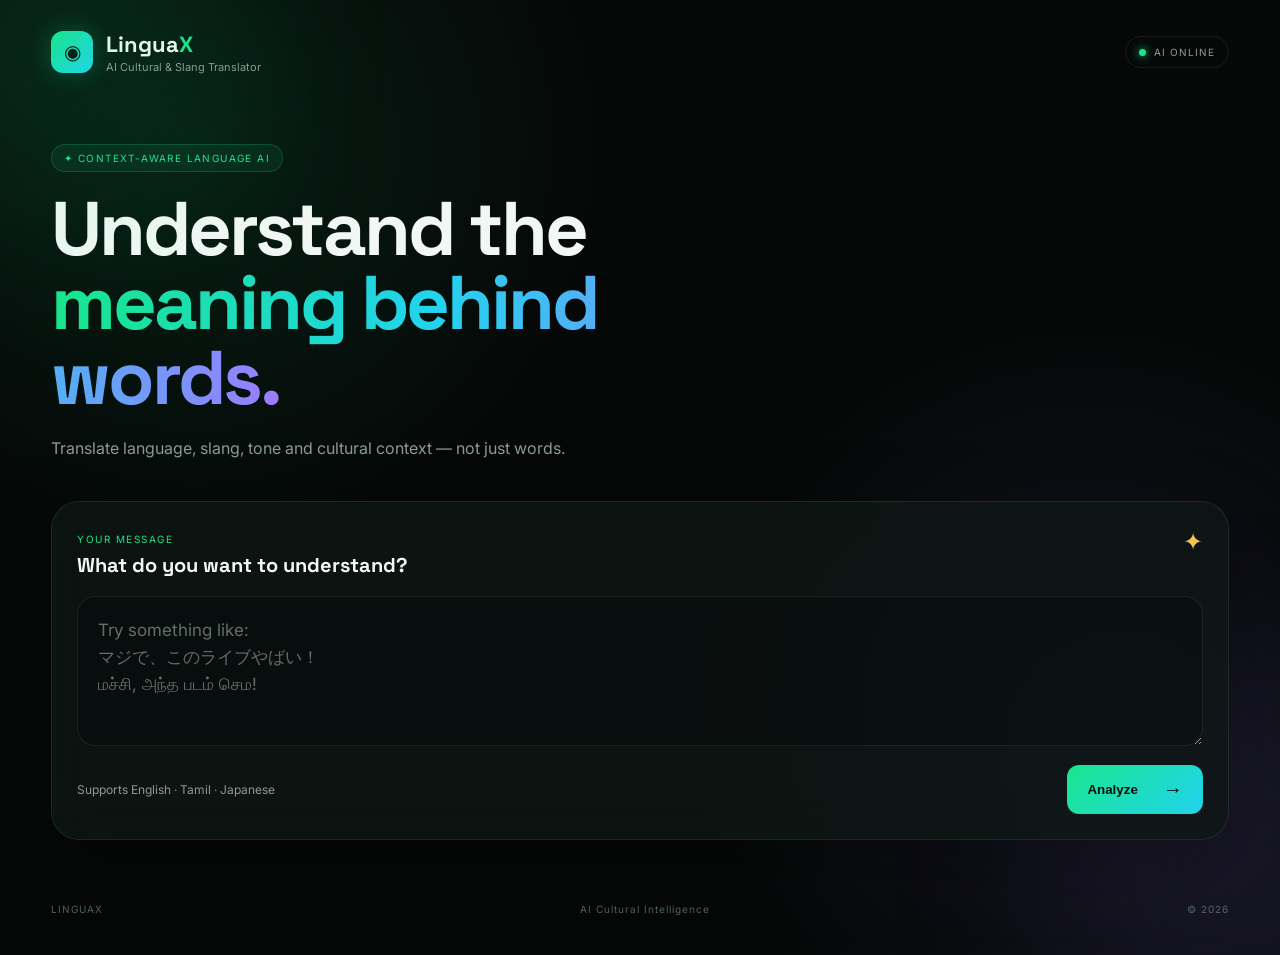
==== index.html @ 405e19f4 "Rename AI cultural translator_frontend.html to index.html" ====
<!DOCTYPE html>
<html lang="en">

<head>
    <meta charset="UTF-8">
    <meta name="viewport" content="width=device-width, initial-scale=1.0">

    <title>LinguaX — AI Cultural & Slang Translator</title>

    <link rel="stylesheet" href="style.css">
</head>

<body>

    <div class="background-glow glow-one"></div>
    <div class="background-glow glow-two"></div>

    <main class="app">

        <!-- HEADER -->
        <header class="topbar">

            <div class="brand">
                <div class="brand-icon">◉</div>

                <div>
                    <h1>Lingua<span>X</span></h1>
                    <p>AI Cultural & Slang Translator</p>
                </div>
            </div>

            <div class="status">
                <span class="status-dot"></span>
                AI ONLINE
            </div>

        </header>


        <!-- HERO -->
        <section class="hero">

            <div class="hero-badge">
                ✦ CONTEXT-AWARE LANGUAGE AI
            </div>

            <h2>
                Understand the
                <span>meaning behind words.</span>
            </h2>

            <p>
                Translate language, slang, tone and cultural context —
                not just words.
            </p>

        </section>


        <!-- CONVERSATIONAL INPUT -->
        <section class="conversation-panel">

            <div class="panel-header">

                <div>
                    <span class="eyebrow">YOUR MESSAGE</span>
                    <h3>What do you want to understand?</h3>
                </div>

                <span class="ai-symbol">✦</span>

            </div>

            <textarea
                id="inputText"
                placeholder="Try something like:
マジで、このライブやばい！
மச்சி, அந்த படம் செம!"
            ></textarea>

            <div class="input-footer">

                <span class="hint">
                    Supports English · Tamil · Japanese
                </span>

                <button onclick="analyze()" id="analyzeButton">
                    <span>Analyze</span>
                    <span class="arrow">→</span>
                </button>

            </div>

        </section>


        <!-- LOADER -->
        <div id="loader">

            <div class="loader-ring"></div>

            <div>
                <strong>Understanding context...</strong>
                <small>Analyzing language, slang & culture</small>
            </div>

        </div>


        <!-- RESULTS -->
        <section id="result" class="results"></section>


        <!-- FOOTER -->
        <footer>

            <span>LINGUAX</span>

            <span>AI Cultural Intelligence</span>

            <span>© 2026</span>

        </footer>

    </main>


    <script src="script.js"></script>

</body>

</html>
---- style.css ----
@import url('https://fonts.googleapis.com/css2?family=Inter:wght@400;500;600;700;800&family=Space+Grotesk:wght@500;600;700&display=swap');


:root {

    --bg: #050807;
    --surface: rgba(15, 24, 21, 0.78);
    --surface-light: rgba(25, 38, 33, 0.82);

    --green: #19e68c;
    --green-dark: #0c9f61;

    --cyan: #22d3ee;
    --violet: #9b7cff;
    --gold: #f5c451;

    --text: #f1f7f4;
    --muted: #8b9b94;

    --border: rgba(255,255,255,0.08);

}


* {
    margin: 0;
    padding: 0;
    box-sizing: border-box;
}


body {

    min-height: 100vh;

    background:
        radial-gradient(circle at 15% 15%, rgba(25,230,140,0.10), transparent 30%),
        radial-gradient(circle at 85% 75%, rgba(155,124,255,0.10), transparent 30%),
        var(--bg);

    color: var(--text);

    font-family: "Inter", sans-serif;

    overflow-x: hidden;

}


/* --------------------------------
   BACKGROUND
-------------------------------- */

.background-glow {

    position: fixed;

    width: 350px;
    height: 350px;

    border-radius: 50%;

    filter: blur(120px);

    opacity: 0.12;

    pointer-events: none;

}


.glow-one {

    background: var(--green);

    top: -150px;
    left: -150px;

}


.glow-two {

    background: var(--violet);

    right: -150px;
    bottom: -150px;

}


/* --------------------------------
   APP
-------------------------------- */

.app {

    width: min(1180px, 92%);

    margin: auto;

    padding: 30px 0 40px;

}


/* --------------------------------
   TOPBAR
-------------------------------- */

.topbar {

    display: flex;

    justify-content: space-between;

    align-items: center;

    margin-bottom: 70px;

}


.brand {

    display: flex;

    align-items: center;

    gap: 13px;

}


.brand-icon {

    width: 42px;
    height: 42px;

    display: grid;
    place-items: center;

    border-radius: 12px;

    background:
        linear-gradient(135deg,
        var(--green),
        var(--cyan));

    color: #04120c;

    font-size: 20px;

    box-shadow:
        0 0 25px rgba(25,230,140,.25);

}


.brand h1 {

    font-family: "Space Grotesk";

    font-size: 22px;

}


.brand h1 span {

    color: var(--green);

}


.brand p {

    color: var(--muted);

    font-size: 11px;

    margin-top: 2px;

}


.status {

    display: flex;

    align-items: center;

    gap: 8px;

    padding: 9px 13px;

    border: 1px solid var(--border);

    border-radius: 50px;

    color: var(--muted);

    font-size: 10px;

    letter-spacing: 1px;

}


.status-dot {

    width: 7px;
    height: 7px;

    border-radius: 50%;

    background: var(--green);

    box-shadow: 0 0 10px var(--green);

}


/* --------------------------------
   HERO
-------------------------------- */

.hero {

    max-width: 780px;

    margin-bottom: 38px;

}


.hero-badge {

    display: inline-block;

    padding: 7px 12px;

    border-radius: 50px;

    background: rgba(25,230,140,.08);

    border: 1px solid rgba(25,230,140,.18);

    color: var(--green);

    font-size: 10px;

    letter-spacing: 1.4px;

    margin-bottom: 20px;

}


.hero h2 {

    font-family: "Space Grotesk";

    font-size: clamp(42px, 6vw, 76px);

    line-height: 0.98;

    letter-spacing: -3px;

}


.hero h2 span {

    background:
        linear-gradient(
            90deg,
            var(--green),
            var(--cyan),
            var(--violet)
        );

    -webkit-background-clip: text;

    color: transparent;

}


.hero p {

    color: var(--muted);

    font-size: 16px;

    line-height: 1.7;

    max-width: 600px;

    margin-top: 20px;

}


/* --------------------------------
   INPUT PANEL
-------------------------------- */

.conversation-panel {

    background: var(--surface);

    border: 1px solid var(--border);

    border-radius: 28px;

    padding: 25px;

    backdrop-filter: blur(25px);

    box-shadow:
        0 25px 80px rgba(0,0,0,.25);

}


.panel-header {

    display: flex;

    justify-content: space-between;

    align-items: flex-start;

    margin-bottom: 18px;

}


.eyebrow {

    color: var(--green);

    font-size: 10px;

    letter-spacing: 1.5px;

}


.panel-header h3 {

    font-family: "Space Grotesk";

    font-size: 20px;

    margin-top: 5px;

}


.ai-symbol {

    color: var(--gold);

    font-size: 24px;

}


textarea {

    width: 100%;

    min-height: 150px;

    resize: vertical;

    border: 1px solid var(--border);

    border-radius: 18px;

    background: rgba(0,0,0,.25);

    color: var(--text);

    padding: 20px;

    font-family: inherit;

    font-size: 17px;

    line-height: 1.6;

    outline: none;

    transition: .3s;

}


textarea:focus {

    border-color: rgba(25,230,140,.45);

    box-shadow:
        0 0 0 4px rgba(25,230,140,.05);

}


textarea::placeholder {

    color: #5f7169;

}


.input-footer {

    display: flex;

    align-items: center;

    justify-content: space-between;

    margin-top: 15px;

}


.hint {

    color: var(--muted);

    font-size: 12px;

}


button {

    border: none;

    cursor: pointer;

    color: #03100a;

    background:
        linear-gradient(
            135deg,
            var(--green),
            var(--cyan)
        );

    padding: 13px 20px;

    border-radius: 12px;

    font-weight: 700;

    display: flex;

    align-items: center;

    gap: 25px;

    transition: .3s;

}


button:hover {

    transform: translateY(-2px);

    box-shadow:
        0 10px 30px rgba(25,230,140,.2);

}


.arrow {

    font-size: 20px;

}


/* --------------------------------
   LOADER
-------------------------------- */

#loader {

    display: none;

    align-items: center;

    gap: 15px;

    margin: 25px 0;

    padding: 18px;

    background: var(--surface);

    border: 1px solid var(--border);

    border-radius: 18px;

}


#loader small {

    display: block;

    color: var(--muted);

    margin-top: 4px;

}


.loader-ring {

    width: 32px;
    height: 32px;

    border: 3px solid rgba(255,255,255,.1);

    border-top-color: var(--green);

    border-right-color: var(--cyan);

    border-radius: 50%;

    animation: spin 1s linear infinite;

}


@keyframes spin {

    to {
        transform: rotate(360deg);
    }

}


/* --------------------------------
   BENTO RESULTS
-------------------------------- */

.results {

    display: grid;

    grid-template-columns: repeat(12, 1fr);

    gap: 14px;

    margin-top: 18px;

}


.result-card {

    background: var(--surface-light);

    border: 1px solid var(--border);

    border-radius: 22px;

    padding: 22px;

    backdrop-filter: blur(20px);

    animation: appear .45s ease both;

}


@keyframes appear {

    from {
        opacity: 0;
        transform: translateY(12px);
    }

    to {
        opacity: 1;
        transform: translateY(0);
    }

}


/* language */

.language-card {

    grid-column: span 4;

}


/* tone */

.tone-card {

    grid-column: span 4;

}


/* cultural */

.culture-card {

    grid-column: span 4;

    border-color: rgba(245,196,81,.18);

}


/* slang */

.slang-card {

    grid-column: span 6;

}


/* translation */

.translation-card {

    grid-column: span 6;

}


.card-label {

    display: flex;

    align-items: center;

    gap: 9px;

    color: var(--muted);

    font-size: 11px;

    letter-spacing: 1px;

    text-transform: uppercase;

    margin-bottom: 15px;

}


.card-value {

    font-family: "Space Grotesk";

    font-size: 25px;

}


.card-icon {

    color: var(--green);

}


/* --------------------------------
   SLANG ITEMS
-------------------------------- */

.slang-item {

    padding: 15px 0;

    border-top: 1px solid var(--border);

}


.slang-word {

    color: var(--cyan);

    font-weight: 700;

    font-size: 17px;

}


.slang-meaning {

    color: var(--text);

    font-size: 14px;

    line-height: 1.6;

    margin-top: 5px;

}


.meta {

    color: var(--muted);

    font-size: 11px;

    margin-top: 8px;

}


/* --------------------------------
   CULTURAL CONTEXT
-------------------------------- */

.culture-card {

    background:
        linear-gradient(
            145deg,
            rgba(245,196,81,.08),
            rgba(25,230,140,.04)
        );

}


.culture-title {

    color: var(--gold);

    font-family: "Space Grotesk";

    font-size: 22px;

    margin-bottom: 10px;

}


.culture-meaning {

    color: #d4ded9;

    line-height: 1.7;

    font-size: 14px;

}


/* --------------------------------
   FOOTER
-------------------------------- */

footer {

    display: flex;

    justify-content: space-between;

    color: #53635c;

    font-size: 10px;

    letter-spacing: 1px;

    margin-top: 45px;

}


/* --------------------------------
   MOBILE
-------------------------------- */

@media(max-width:750px) {

    .app {

        width: 94%;

    }


    .topbar {

        margin-bottom: 45px;

    }


    .status {

        display: none;

    }


    .hero h2 {

        font-size: 43px;

        letter-spacing: -2px;

    }


    .conversation-panel {

        padding: 18px;

        border-radius: 20px;

    }


    .input-footer {

        align-items: flex-end;

        gap: 15px;

    }


    .hint {

        max-width: 180px;

    }


    .results {

        display: flex;

        flex-direction: column;

    }


    .result-card {

        width: 100%;

    }


    footer {

        gap: 10px;

        flex-wrap: wrap;

    }

}
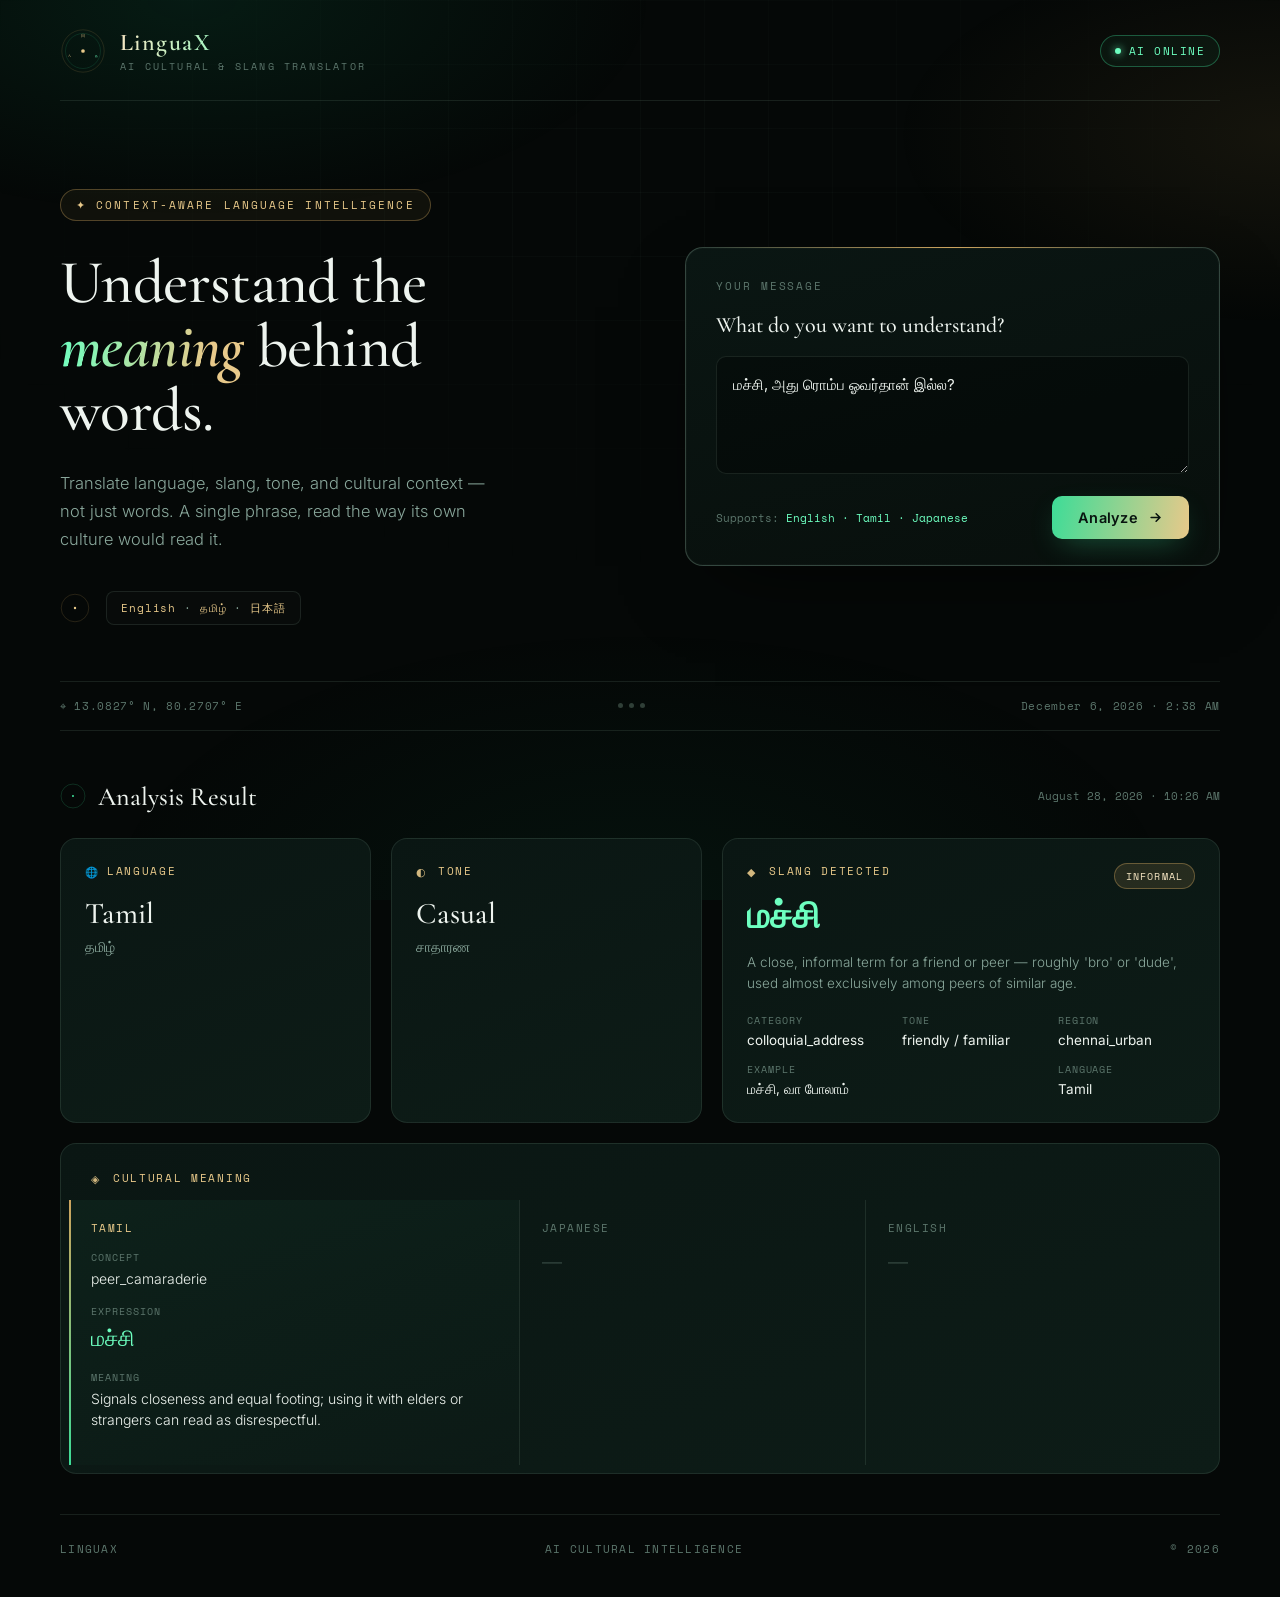
==== commit 1a9333df: "Update index.html" ====
--- a/index.html
+++ b/index.html
@@ -1,132 +1,529 @@
 <!DOCTYPE html>
-<html lang="en">
-
-<head>
-    <meta charset="UTF-8">
-    <meta name="viewport" content="width=device-width, initial-scale=1.0">
-
-    <title>LinguaX — AI Cultural & Slang Translator</title>
-
-    <link rel="stylesheet" href="style.css">
+<html lang="en"><head>
+<meta charset="UTF-8">
+<meta name="viewport" content="width=device-width, initial-scale=1.0">
+<title>LinguaX — Understand the Meaning Behind Words</title>
+<link rel="preconnect" href="https://fonts.googleapis.com">
+<link href="https://fonts.googleapis.com/css2?family=Cormorant+Garamond:ital,wght@0,300;0,500;0,600;1,500&amp;family=Inter:wght@300;400;500;600&amp;family=Space+Mono:wght@400;700&amp;display=swap" rel="stylesheet">
+<style>
+  :root{
+    --void:#050807;
+    --void-2:#080f0c;
+    --panel:#0a1613;
+    --panel-2:#0d1c17;
+    --line: rgba(160,200,180,0.12);
+    --line-bright: rgba(160,200,180,0.28);
+    --emerald-900:#052e22;
+    --emerald-600:#0f8f5f;
+    --emerald-400:#3ddc97;
+    --emerald-glow:#6dffc0;
+    --gold-500:#a8823f;
+    --gold-400:#cda45e;
+    --gold-300:#e8c98a;
+    --gold-100:#f6e6c3;
+    --ink:#eef4ef;
+    --muted:#8aa89c;
+    --muted-dim:#5c766c;
+    --serif: 'Cormorant Garamond', serif;
+    --sans: 'Inter', sans-serif;
+    --mono: 'Space Mono', monospace;
+  }
+  *{box-sizing:border-box; margin:0; padding:0;}
+  html{scroll-behavior:smooth;}
+  body{
+    background: var(--void);
+    color: var(--ink);
+    font-family: var(--sans);
+    overflow-x:hidden;
+    min-height:100vh;
+    position:relative;
+  }
+
+  /* ambient texture */
+  body::before{
+    content:'';
+    position:fixed; inset:0;
+    background:
+      radial-gradient(ellipse 60% 40% at 15% 0%, rgba(15,143,95,0.14), transparent 60%),
+      radial-gradient(ellipse 50% 35% at 100% 15%, rgba(168,130,63,0.10), transparent 60%),
+      radial-gradient(ellipse 70% 50% at 50% 100%, rgba(15,143,95,0.08), transparent 60%);
+    pointer-events:none;
+    z-index:0;
+  }
+  body::after{
+    content:'';
+    position:fixed; inset:0;
+    background-image:
+      linear-gradient(rgba(160,200,180,0.035) 1px, transparent 1px),
+      linear-gradient(90deg, rgba(160,200,180,0.035) 1px, transparent 1px);
+    background-size: 64px 64px;
+    mask-image: radial-gradient(ellipse 80% 60% at 50% 20%, black, transparent 75%);
+    pointer-events:none;
+    z-index:0;
+  }
+
+  .wrap{ max-width:1240px; margin:0 auto; padding:0 40px; position:relative; z-index:1;}
+
+  /* -------- header -------- */
+  header{
+    padding:28px 0 26px;
+    border-bottom:1px solid var(--line);
+  }
+  .header-row{ display:flex; align-items:center; justify-content:space-between; }
+  .brand{ display:flex; align-items:center; gap:14px; }
+  .brand-word{ display:flex; flex-direction:column; }
+  .brand-word .name{
+    font-family:var(--serif); font-weight:600; font-size:24px; letter-spacing:0.06em;
+    background:linear-gradient(100deg, var(--gold-100), var(--emerald-glow) 65%, var(--gold-300));
+    -webkit-background-clip:text; background-clip:text; color:transparent;
+  }
+  .brand-word .tag{ font-family:var(--mono); font-size:10px; letter-spacing:0.22em; color:var(--muted-dim); text-transform:uppercase; margin-top:2px;}
+  .status-pill{
+    display:flex; align-items:center; gap:8px;
+    font-family:var(--mono); font-size:10.5px; letter-spacing:0.14em; color:var(--emerald-glow);
+    border:1px solid rgba(61,220,151,0.35); background:rgba(15,143,95,0.08);
+    padding:7px 14px; border-radius:100px; text-transform:uppercase;
+  }
+  .status-pill .dot{ width:6px; height:6px; border-radius:50%; background:var(--emerald-glow); box-shadow:0 0 8px var(--emerald-glow); animation:pulse 2s ease-in-out infinite;}
+  @keyframes pulse{ 0%,100%{opacity:1;} 50%{opacity:0.35;} }
+
+  /* -------- seal (signature element) -------- */
+  .seal{ position:relative; width:46px; height:46px; flex-shrink:0; }
+  .seal svg{ width:100%; height:100%; animation: rotate-slow 50s linear infinite; }
+  .seal.spin svg{ animation: rotate-fast 1.1s linear infinite; }
+  @keyframes rotate-slow{ to{ transform:rotate(360deg); } }
+  @keyframes rotate-fast{ to{ transform:rotate(360deg); } }
+
+  /* -------- hero -------- */
+  .hero{
+    display:grid; grid-template-columns:1.05fr 1fr; gap:64px;
+    padding:88px 0 56px; align-items:center;
+  }
+  .eyebrow{
+    display:inline-flex; align-items:center; gap:9px;
+    font-family:var(--mono); font-size:10.5px; letter-spacing:0.2em; text-transform:uppercase;
+    color:var(--gold-300); border:1px solid rgba(205,164,94,0.35); background:rgba(205,164,94,0.06);
+    padding:7px 15px; border-radius:100px; margin-bottom:30px;
+  }
+  .eyebrow::before{ content:'✦'; color:var(--gold-300); font-size:11px; }
+  h1{
+    font-family:var(--serif); font-weight:500; font-size:clamp(42px,4.8vw,66px);
+    line-height:1.04; letter-spacing:-0.01em; color:var(--ink);
+  }
+  h1 .accent{
+    font-style:italic; font-weight:600;
+    background:linear-gradient(95deg, var(--emerald-glow), var(--gold-300) 80%);
+    -webkit-background-clip:text; background-clip:text; color:transparent;
+  }
+  .lede{
+    font-size:16.5px; line-height:1.7; color:var(--muted); max-width:440px; margin-top:26px; font-weight:300;
+  }
+  .lang-row{ display:flex; align-items:center; gap:16px; margin-top:38px; }
+  .lang-chip{
+    font-family:var(--mono); font-size:11px; letter-spacing:0.08em; color:var(--muted);
+    border:1px solid var(--line); padding:8px 14px; border-radius:8px; background:rgba(255,255,255,0.015);
+  }
+  .lang-chip b{ color:var(--gold-300); font-weight:400; }
+
+  /* -------- console panel -------- */
+  .console{
+    background:linear-gradient(165deg, var(--panel), var(--void-2));
+    border:1px solid var(--line-bright);
+    border-radius:18px;
+    padding:30px 30px 26px;
+    box-shadow: 0 30px 80px -30px rgba(0,0,0,0.7), 0 0 0 1px rgba(255,255,255,0.02) inset;
+    position:relative;
+  }
+  .console::before{
+    content:''; position:absolute; top:-1px; left:24px; right:24px; height:1px;
+    background:linear-gradient(90deg, transparent, var(--gold-400), transparent);
+  }
+  .console-head{ display:flex; align-items:center; justify-content:space-between; margin-bottom:18px;}
+  .console-label{ font-family:var(--mono); font-size:10.5px; letter-spacing:0.18em; color:var(--muted-dim); text-transform:uppercase;}
+  .console h2{ font-family:var(--serif); font-size:22px; font-weight:500; margin:8px 0 18px; color:var(--ink);}
+  textarea{
+    width:100%; min-height:118px; resize:vertical;
+    background:rgba(0,0,0,0.35); border:1px solid var(--line); border-radius:10px;
+    color:var(--ink); font-family:var(--sans); font-size:15px; line-height:1.6;
+    padding:16px; outline:none; transition:border-color .2s, box-shadow .2s;
+  }
+  textarea:focus{ border-color:rgba(61,220,151,0.5); box-shadow:0 0 0 3px rgba(61,220,151,0.08); }
+  .console-foot{ display:flex; align-items:center; justify-content:space-between; margin-top:18px; }
+  .supports{ font-family:var(--mono); font-size:11px; color:var(--muted-dim); }
+  .supports b{ color:var(--emerald-glow); font-weight:400; }
+  .btn-analyze{
+    display:inline-flex; align-items:center; gap:10px;
+    font-family:var(--sans); font-weight:600; font-size:14.5px; letter-spacing:0.02em; color:#08130f;
+    background:linear-gradient(100deg, var(--emerald-400), var(--gold-300));
+    border:none; padding:13px 26px; border-radius:10px; cursor:pointer;
+    box-shadow:0 10px 30px -10px rgba(61,220,151,0.4);
+    transition:transform .15s, box-shadow .15s;
+  }
+  .btn-analyze:hover{ transform:translateY(-1px); box-shadow:0 14px 34px -10px rgba(205,164,94,0.5); }
+  .btn-analyze:active{ transform:translateY(0); }
+  .btn-analyze svg{ width:15px; height:15px; }
+
+  /* -------- meta strip -------- */
+  .meta-strip{
+    display:flex; align-items:center; justify-content:space-between;
+    padding:16px 0; border-top:1px solid var(--line); border-bottom:1px solid var(--line);
+    font-family:var(--mono); font-size:11px; color:var(--muted-dim); letter-spacing:0.06em;
+  }
+  .meta-strip .dots{ display:flex; gap:6px; }
+  .meta-strip .dots span{ width:5px; height:5px; border-radius:50%; background:var(--line-bright); }
+
+  /* -------- results -------- */
+  .results{ padding:50px 0 40px; }
+  .results-head{ display:flex; align-items:center; justify-content:space-between; margin-bottom:26px; }
+  .results-title{ display:flex; align-items:center; gap:12px; }
+  .results-title h3{ font-family:var(--serif); font-size:26px; font-weight:500; }
+  .timestamp{ font-family:var(--mono); font-size:11px; color:var(--muted-dim); }
+
+  .grid-top{ display:grid; grid-template-columns:1fr 1fr 1.6fr; gap:20px; margin-bottom:20px; }
+  .card{
+    background:linear-gradient(160deg, var(--panel), var(--panel-2));
+    border:1px solid var(--line); border-radius:16px; padding:24px;
+    position:relative; overflow:hidden; opacity:0; transform:translateY(16px);
+    transition:opacity .6s ease, transform .6s ease, border-color .25s;
+  }
+  .card.show{ opacity:1; transform:translateY(0); }
+  .card:hover{ border-color: rgba(61,220,151,0.3); }
+  .card-label{
+    display:flex; align-items:center; gap:8px; font-family:var(--mono); font-size:10.5px;
+    letter-spacing:0.16em; text-transform:uppercase; color:var(--gold-300); margin-bottom:16px;
+  }
+  .card-label .ico{ width:14px; height:14px; opacity:0.9; }
+  .card-value{ font-family:var(--serif); font-size:30px; font-weight:500; color:var(--ink); }
+  .card-value.sub{ font-size:14px; color:var(--muted); font-family:var(--sans); margin-top:6px; }
+
+  .slang-card{ grid-column:span 1; }
+  .slang-top{ display:flex; align-items:flex-start; justify-content:space-between; }
+  .slang-word{ font-family:var(--serif); font-size:36px; font-weight:600; color:var(--emerald-glow); }
+  .pill-informal{
+    font-family:var(--mono); font-size:9.5px; letter-spacing:0.12em; color:var(--gold-100);
+    background:rgba(205,164,94,0.14); border:1px solid rgba(205,164,94,0.4);
+    padding:5px 11px; border-radius:100px; text-transform:uppercase; height:fit-content;
+  }
+  .slang-desc{ color:var(--muted); font-size:13.5px; line-height:1.6; margin:14px 0 18px; font-weight:300;}
+  .slang-facts{ display:grid; grid-template-columns:1fr 1fr 1fr; gap:14px 18px; }
+  .fact-label{ font-family:var(--mono); font-size:9.5px; letter-spacing:0.1em; color:var(--muted-dim); text-transform:uppercase; margin-bottom:5px;}
+  .fact-value{ font-size:13.5px; color:var(--ink); font-weight:400; }
+  .fact-span2{ grid-column:span 2; }
+
+  /* cultural meaning */
+  .cultural-panel{
+    background:linear-gradient(160deg, var(--panel), var(--panel-2));
+    border:1px solid var(--line); border-radius:16px; padding:8px;
+    opacity:0; transform:translateY(16px); transition:opacity .6s ease .1s, transform .6s ease .1s;
+  }
+  .cultural-panel.show{ opacity:1; transform:translateY(0); }
+  .cultural-head{ display:flex; align-items:center; gap:10px; padding:18px 22px 14px; }
+  .cultural-head h4{ font-family:var(--serif); font-size:19px; font-weight:500; }
+  .cultural-cols{ display:grid; grid-template-columns:1.3fr 1fr 1fr; }
+  .cult-col{ padding:20px 22px; border-left:1px solid var(--line); position:relative; }
+  .cult-col:first-child{ border-left:none; }
+  .cult-col.active{ background:linear-gradient(160deg, rgba(61,220,151,0.05), transparent); }
+  .cult-col.active::before{
+    content:''; position:absolute; left:0; top:0; bottom:0; width:2px;
+    background:linear-gradient(180deg, var(--gold-400), var(--emerald-400));
+  }
+  .cult-lang{ display:flex; align-items:center; gap:8px; font-family:var(--mono); font-size:10.5px; letter-spacing:0.14em; color:var(--muted-dim); text-transform:uppercase; margin-bottom:14px; }
+  .cult-lang.active-label{ color:var(--gold-300); }
+  .cult-field{ margin-bottom:14px; }
+  .cult-field .k{ font-family:var(--mono); font-size:9.5px; letter-spacing:0.1em; color:var(--muted-dim); text-transform:uppercase; margin-bottom:4px; }
+  .cult-field .v{ font-size:14px; line-height:1.55; color:var(--ink); font-weight:300; }
+  .cult-field .v.big{ font-family:var(--serif); font-size:22px; color:var(--emerald-glow); font-weight:500; }
+  .cult-empty{ color:var(--muted-dim); font-size:20px; opacity:0.4; }
+  .cultural-image{
+    height:130px; margin:0 22px 20px; border-radius:10px; overflow:hidden; position:relative;
+    background: linear-gradient(180deg, rgba(15,143,95,0.15), rgba(0,0,0,0.4));
+    grid-column: 1 / -1;
+  }
+  .cultural-image svg{ position:absolute; bottom:0; left:0; width:100%; height:100%; opacity:0.5; }
+
+  footer{
+    border-top:1px solid var(--line); padding:26px 0 40px;
+    display:flex; align-items:center; justify-content:space-between;
+    font-family:var(--mono); font-size:10.5px; letter-spacing:0.12em; color:var(--muted-dim); text-transform:uppercase;
+  }
+
+  @media (max-width:920px){
+    .wrap{ padding:0 22px; }
+    .hero{ grid-template-columns:1fr; padding:56px 0 40px; gap:40px;}
+    .grid-top{ grid-template-columns:1fr; }
+    .cultural-cols{ grid-template-columns:1fr; }
+    .cult-col{ border-left:none; border-top:1px solid var(--line); }
+    .cult-col:first-child{ border-top:none; }
+    .meta-strip{ flex-wrap:wrap; gap:10px; }
+  }
+
+  @media (prefers-reduced-motion: reduce){
+    .seal svg, .status-pill .dot{ animation:none !important; }
+    .card, .cultural-panel{ transition:none; }
+  }
+
+  ::selection{ background:rgba(61,220,151,0.3); }
+  ::placeholder{ color:var(--muted-dim); }
+</style>
 </head>
-
 <body>
 
-    <div class="background-glow glow-one"></div>
-    <div class="background-glow glow-two"></div>
-
-    <main class="app">
-
-        <!-- HEADER -->
-        <header class="topbar">
-
-            <div class="brand">
-                <div class="brand-icon">◉</div>
-
-                <div>
-                    <h1>Lingua<span>X</span></h1>
-                    <p>AI Cultural & Slang Translator</p>
-                </div>
-            </div>
-
-            <div class="status">
-                <span class="status-dot"></span>
-                AI ONLINE
-            </div>
-
-        </header>
-
-
-        <!-- HERO -->
-        <section class="hero">
-
-            <div class="hero-badge">
-                ✦ CONTEXT-AWARE LANGUAGE AI
-            </div>
-
-            <h2>
-                Understand the
-                <span>meaning behind words.</span>
-            </h2>
-
-            <p>
-                Translate language, slang, tone and cultural context —
-                not just words.
-            </p>
-
-        </section>
-
-
-        <!-- CONVERSATIONAL INPUT -->
-        <section class="conversation-panel">
-
-            <div class="panel-header">
-
-                <div>
-                    <span class="eyebrow">YOUR MESSAGE</span>
-                    <h3>What do you want to understand?</h3>
-                </div>
-
-                <span class="ai-symbol">✦</span>
-
-            </div>
-
-            <textarea
-                id="inputText"
-                placeholder="Try something like:
-マジで、このライブやばい！
-மச்சி, அந்த படம் செம!"
-            ></textarea>
-
-            <div class="input-footer">
-
-                <span class="hint">
-                    Supports English · Tamil · Japanese
-                </span>
-
-                <button onclick="analyze()" id="analyzeButton">
-                    <span>Analyze</span>
-                    <span class="arrow">→</span>
-                </button>
-
-            </div>
-
-        </section>
-
-
-        <!-- LOADER -->
-        <div id="loader">
-
-            <div class="loader-ring"></div>
-
-            <div>
-                <strong>Understanding context...</strong>
-                <small>Analyzing language, slang & culture</small>
-            </div>
-
+<div class="wrap">
+
+  <header>
+    <div class="header-row">
+      <div class="brand">
+        <div class="seal" id="sealHeader">
+          <svg viewBox="0 0 100 100">
+            <circle cx="50" cy="50" r="46" fill="none" stroke="#cda45e" stroke-width="0.6" opacity="0.6"></circle>
+            <circle cx="50" cy="50" r="38" fill="none" stroke="#3ddc97" stroke-width="0.6" opacity="0.5"></circle>
+            <circle cx="50" cy="50" r="4" fill="#e8c98a"></circle>
+            <text x="50" y="20" text-anchor="middle" fill="#e8c98a" font-size="9" font-family="Cormorant Garamond, serif">日</text>
+            <text x="80" y="63" text-anchor="middle" fill="#6dffc0" font-size="9" font-family="Cormorant Garamond, serif">த</text>
+            <text x="20" y="63" text-anchor="middle" fill="#e8c98a" font-size="9" font-family="Cormorant Garamond, serif">A</text>
+          </svg>
         </div>
-
-
-        <!-- RESULTS -->
-        <section id="result" class="results"></section>
-
-
-        <!-- FOOTER -->
-        <footer>
-
-            <span>LINGUAX</span>
-
-            <span>AI Cultural Intelligence</span>
-
-            <span>© 2026</span>
-
-        </footer>
-
-    </main>
-
-
-    <script src="script.js"></script>
-
-</body>
-
-</html>
+        <div class="brand-word">
+          <span class="name">LinguaX</span>
+          <span class="tag">AI Cultural &amp; Slang Translator</span>
+        </div>
+      </div>
+      <div class="status-pill"><span class="dot"></span>AI Online</div>
+    </div>
+  </header>
+
+  <section class="hero">
+    <div>
+      <div class="eyebrow">Context-Aware Language Intelligence</div>
+      <h1>Understand the<br><span class="accent">meaning</span> behind<br>words.</h1>
+      <p class="lede">Translate language, slang, tone, and cultural context — not just words. A single phrase, read the way its own culture would read it.</p>
+      <div class="lang-row">
+        <div class="seal" id="sealSmall" style="width:30px;height:30px;">
+          <svg viewBox="0 0 100 100">
+            <circle cx="50" cy="50" r="46" fill="none" stroke="#cda45e" stroke-width="1" opacity="0.6"></circle>
+            <circle cx="50" cy="50" r="4" fill="#e8c98a"></circle>
+          </svg>
+        </div>
+        <div class="lang-chip"><b>English</b> · <b>தமிழ்</b> · <b>日本語</b></div>
+      </div>
+    </div>
+
+    <div class="console">
+      <div class="console-head">
+        <span class="console-label">Your Message</span>
+      </div>
+      <h2>What do you want to understand?</h2>
+      <textarea id="inputText" placeholder="Type a phrase in English, Tamil, or Japanese…">மச்சி, அது ரொம்ப ஓவர்தான் இல்ல?</textarea>
+      <div class="console-foot">
+        <div class="supports">Supports: <b>English · Tamil · Japanese</b></div>
+        <button class="btn-analyze" id="analyzeBtn">Analyze <svg viewBox="0 0 24 24" fill="none" stroke="currentColor" stroke-width="2.5" stroke-linecap="round"><path d="M5 12h14M13 6l6 6-6 6"></path></svg></button>
+      </div>
+    </div>
+  </section>
+
+  <div class="meta-strip">
+    <span>⌖ 13.0827° N, 80.2707° E</span>
+    <div class="dots"><span></span><span></span><span></span></div>
+    <span id="metaTime">August 28, 2026 · 10:26 AM</span>
+  </div>
+
+  <section class="results" id="resultsSection" style="display: block;">
+    <div class="results-head">
+      <div class="results-title">
+        <div class="seal" id="sealResult" style="width:26px;height:26px;">
+          <svg viewBox="0 0 100 100">
+            <circle cx="50" cy="50" r="46" fill="none" stroke="#3ddc97" stroke-width="1" opacity="0.7"></circle>
+            <circle cx="50" cy="50" r="4" fill="#3ddc97"></circle>
+          </svg>
+        </div>
+        <h3>Analysis Result</h3>
+      </div>
+      <span class="timestamp" id="resultTime">August 28, 2026 · 10:26 AM</span>
+    </div>
+
+    <div class="grid-top">
+      <div class="card show" id="cardLang">
+        <div class="card-label"><span class="ico">🌐</span>Language</div>
+        <div class="card-value" id="valLang">Tamil</div>
+        <div class="card-value sub" id="valLangNative">தமிழ்</div>
+      </div>
+      <div class="card show" id="cardTone">
+        <div class="card-label"><span class="ico">◐</span>Tone</div>
+        <div class="card-value" id="valTone">Casual</div>
+        <div class="card-value sub" id="valToneNative">சாதாரண</div>
+      </div>
+      <div class="card slang-card show" id="cardSlang">
+        <div class="slang-top">
+          <div>
+            <div class="card-label"><span class="ico">◆</span>Slang Detected</div>
+            <div class="slang-word" id="slangWord">மச்சி</div>
+          </div>
+          <span class="pill-informal" id="slangFormality">INFORMAL</span>
+        </div>
+        <p class="slang-desc" id="slangDesc">A close, informal term for a friend or peer — roughly 'bro' or 'dude', used almost exclusively among peers of similar age.</p>
+        <div class="slang-facts">
+          <div><div class="fact-label">Category</div><div class="fact-value" id="fCategory">colloquial_address</div></div>
+          <div><div class="fact-label">Tone</div><div class="fact-value" id="fTone">friendly / familiar</div></div>
+          <div><div class="fact-label">Region</div><div class="fact-value" id="fRegion">chennai_urban</div></div>
+          <div class="fact-span2"><div class="fact-label">Example</div><div class="fact-value" id="fExample">மச்சி, வா போலாம்</div></div>
+          <div><div class="fact-label">Language</div><div class="fact-value" id="fLanguage">Tamil</div></div>
+        </div>
+      </div>
+    </div>
+
+    <div class="cultural-panel show" id="culturalPanel">
+      <div class="cultural-head">
+        <span class="card-label" style="margin-bottom:0;"><span class="ico">◈</span>Cultural Meaning</span>
+      </div>
+      <div class="cultural-cols" id="culturalCols">
+    <div class="cult-col active">
+      <div class="cult-lang active-label">Tamil</div>
+      
+        <div class="cult-field"><div class="k">Concept</div><div class="v">peer_camaraderie</div></div>
+        <div class="cult-field"><div class="k">Expression</div><div class="v big">மச்சி</div></div>
+        <div class="cult-field"><div class="k">Meaning</div><div class="v">Signals closeness and equal footing; using it with elders or strangers can read as disrespectful.</div></div>
+      
+    </div>
+    <div class="cult-col ">
+      <div class="cult-lang ">Japanese</div>
+      <div class="cult-empty">—</div>
+    </div>
+    <div class="cult-col ">
+      <div class="cult-lang ">English</div>
+      <div class="cult-empty">—</div>
+    </div></div>
+    </div>
+  </section>
+
+  <footer>
+    <span>LinguaX</span>
+    <span>AI Cultural Intelligence</span>
+    <span>© 2026</span>
+  </footer>
+
+</div>
+
+<script>
+const DB = {
+  japanese: {
+    lang:{ name:'Japanese', native:'日本語' },
+    tone:{ name:'Neutral', native:'ニュートラル' },
+    slang:{
+      word:'マジで', formality:'INFORMAL', category:'internet_slang', toneDetail:'context-dependent',
+      region:'general', example:'Not available', language:'Japanese',
+      desc:"Used to express sincerity or emphasis, or as a question meaning 'really?!'"
+    },
+    cultural:[
+      { code:'JP', label:'Japanese', concept:'expressing_strong_agreement', expression:'マジで',
+        meaning:'Emphatic confirmation, common across all ages, softer in tone than English slang equivalents.' },
+      { code:'TA', label:'Tamil', concept:null, expression:null, meaning:null },
+      { code:'EN', label:'English', concept:null, expression:null, meaning:null }
+    ]
+  },
+  tamil: {
+    lang:{ name:'Tamil', native:'தமிழ்' },
+    tone:{ name:'Casual', native:'சாதாரண' },
+    slang:{
+      word:'மச்சி', formality:'INFORMAL', category:'colloquial_address', toneDetail:'friendly / familiar',
+      region:'chennai_urban', example:'மச்சி, வா போலாம்', language:'Tamil',
+      desc:"A close, informal term for a friend or peer — roughly 'bro' or 'dude', used almost exclusively among peers of similar age."
+    },
+    cultural:[
+      { code:'TA', label:'Tamil', concept:'peer_camaraderie', expression:'மச்சி',
+        meaning:'Signals closeness and equal footing; using it with elders or strangers can read as disrespectful.' },
+      { code:'JP', label:'Japanese', concept:null, expression:null, meaning:null },
+      { code:'EN', label:'English', concept:null, expression:null, meaning:null }
+    ]
+  },
+  english: {
+    lang:{ name:'English', native:'English' },
+    tone:{ name:'Sarcastic', native:'sarcastic' },
+    slang:{
+      word:'no cap', formality:'INFORMAL', category:'internet_slang', toneDetail:'assertive',
+      region:'general_gen_z', example:"That fit is fire, no cap", language:'English',
+      desc:"Used to assert that a statement is genuinely true, countering assumed exaggeration or disbelief."
+    },
+    cultural:[
+      { code:'EN', label:'English', concept:'sincerity_marker', expression:'no cap',
+        meaning:'Originated in African-American Vernacular English before spreading into mainstream Gen Z usage.' },
+      { code:'JP', label:'Japanese', concept:null, expression:null, meaning:null },
+      { code:'TA', label:'Tamil', concept:null, expression:null, meaning:null }
+    ]
+  }
+};
+
+function detectLanguage(text){
+  if(/[\u3040-\u30ff\u4e00-\u9faf]/.test(text)) return 'japanese';
+  if(/[\u0b80-\u0bff]/.test(text)) return 'tamil';
+  return 'english';
+}
+
+function renderCultural(cols){
+  const el = document.getElementById('culturalCols');
+  el.innerHTML = cols.map(c => {
+    const active = !!c.concept;
+    return `
+    <div class="cult-col ${active ? 'active' : ''}">
+      <div class="cult-lang ${active ? 'active-label' : ''}">${c.label}</div>
+      ${active ? `
+        <div class="cult-field"><div class="k">Concept</div><div class="v">${c.concept}</div></div>
+        <div class="cult-field"><div class="k">Expression</div><div class="v big">${c.expression}</div></div>
+        <div class="cult-field"><div class="k">Meaning</div><div class="v">${c.meaning}</div></div>
+      ` : `<div class="cult-empty">—</div>`}
+    </div>`;
+  }).join('');
+}
+
+function fmtTime(){
+  const d = new Date();
+  return d.toLocaleDateString('en-US',{month:'long',day:'numeric',year:'numeric'}) + ' · ' +
+         d.toLocaleTimeString('en-US',{hour:'numeric',minute:'2-digit',hour12:true});
+}
+document.getElementById('metaTime').textContent = fmtTime();
+
+document.getElementById('analyzeBtn').addEventListener('click', () => {
+  const text = document.getElementById('inputText').value.trim();
+  if(!text) return;
+  const key = detectLanguage(text);
+  const data = DB[key];
+
+  const btn = document.getElementById('analyzeBtn');
+  const seals = [document.getElementById('sealHeader'), document.getElementById('sealSmall'), document.getElementById('sealResult')];
+  seals.forEach(s => s.classList.add('spin'));
+  btn.textContent = 'Analyzing…';
+
+  setTimeout(() => {
+    seals.forEach(s => s.classList.remove('spin'));
+    btn.innerHTML = 'Analyze <svg viewBox="0 0 24 24" fill="none" stroke="currentColor" stroke-width="2.5" stroke-linecap="round"><path d="M5 12h14M13 6l6 6-6 6"/></svg>';
+
+    document.getElementById('valLang').textContent = data.lang.name;
+    document.getElementById('valLangNative').textContent = data.lang.native;
+    document.getElementById('valTone').textContent = data.tone.name;
+    document.getElementById('valToneNative').textContent = data.tone.native;
+
+    document.getElementById('slangWord').textContent = data.slang.word;
+    document.getElementById('slangFormality').textContent = data.slang.formality;
+    document.getElementById('slangDesc').textContent = data.slang.desc;
+    document.getElementById('fCategory').textContent = data.slang.category;
+    document.getElementById('fTone').textContent = data.slang.toneDetail;
+    document.getElementById('fRegion').textContent = data.slang.region;
+    document.getElementById('fExample').textContent = data.slang.example;
+    document.getElementById('fLanguage').textContent = data.slang.language;
+
+    renderCultural(data.cultural);
+    document.getElementById('resultTime').textContent = fmtTime();
+
+    document.getElementById('resultsSection').style.display = 'block';
+    document.querySelectorAll('.card, .cultural-panel').forEach((el,i) => {
+      el.classList.remove('show');
+      setTimeout(() => el.classList.add('show'), 60 + i*90);
+    });
+
+    document.getElementById('resultsSection').scrollIntoView({behavior:'smooth', block:'start'});
+  }, 900);
+});
+</script>
+
+
+
+</body></html>
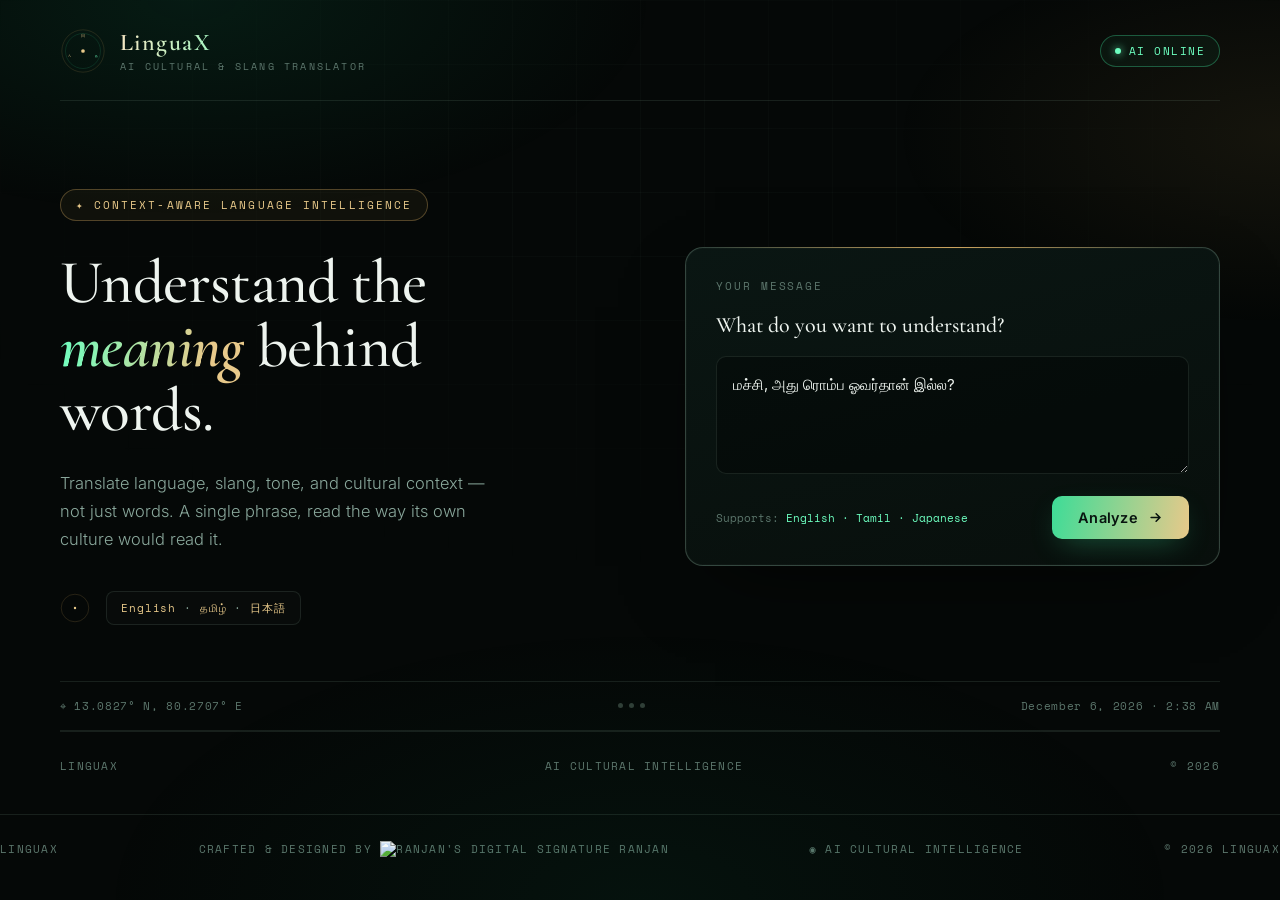
==== commit fc4c63b9: "Update index.html" ====
--- a/index.html
+++ b/index.html
@@ -1,10 +1,11 @@
 <!DOCTYPE html>
-<html lang="en"><head>
+<html lang="en">
+<head>
 <meta charset="UTF-8">
 <meta name="viewport" content="width=device-width, initial-scale=1.0">
 <title>LinguaX — Understand the Meaning Behind Words</title>
 <link rel="preconnect" href="https://fonts.googleapis.com">
-<link href="https://fonts.googleapis.com/css2?family=Cormorant+Garamond:ital,wght@0,300;0,500;0,600;1,500&amp;family=Inter:wght@300;400;500;600&amp;family=Space+Mono:wght@400;700&amp;display=swap" rel="stylesheet">
+<link href="https://fonts.googleapis.com/css2?family=Cormorant+Garamond:ital,wght@0,300;0,500;0,600;1,500&family=Inter:wght@300;400;500;600&family=Space+Mono:wght@400;700&display=swap" rel="stylesheet">
 <style>
   :root{
     --void:#050807;
@@ -275,9 +276,9 @@
       <div class="brand">
         <div class="seal" id="sealHeader">
           <svg viewBox="0 0 100 100">
-            <circle cx="50" cy="50" r="46" fill="none" stroke="#cda45e" stroke-width="0.6" opacity="0.6"></circle>
-            <circle cx="50" cy="50" r="38" fill="none" stroke="#3ddc97" stroke-width="0.6" opacity="0.5"></circle>
-            <circle cx="50" cy="50" r="4" fill="#e8c98a"></circle>
+            <circle cx="50" cy="50" r="46" fill="none" stroke="#cda45e" stroke-width="0.6" opacity="0.6"/>
+            <circle cx="50" cy="50" r="38" fill="none" stroke="#3ddc97" stroke-width="0.6" opacity="0.5"/>
+            <circle cx="50" cy="50" r="4" fill="#e8c98a"/>
             <text x="50" y="20" text-anchor="middle" fill="#e8c98a" font-size="9" font-family="Cormorant Garamond, serif">日</text>
             <text x="80" y="63" text-anchor="middle" fill="#6dffc0" font-size="9" font-family="Cormorant Garamond, serif">த</text>
             <text x="20" y="63" text-anchor="middle" fill="#e8c98a" font-size="9" font-family="Cormorant Garamond, serif">A</text>
@@ -300,8 +301,8 @@
       <div class="lang-row">
         <div class="seal" id="sealSmall" style="width:30px;height:30px;">
           <svg viewBox="0 0 100 100">
-            <circle cx="50" cy="50" r="46" fill="none" stroke="#cda45e" stroke-width="1" opacity="0.6"></circle>
-            <circle cx="50" cy="50" r="4" fill="#e8c98a"></circle>
+            <circle cx="50" cy="50" r="46" fill="none" stroke="#cda45e" stroke-width="1" opacity="0.6"/>
+            <circle cx="50" cy="50" r="4" fill="#e8c98a"/>
           </svg>
         </div>
         <div class="lang-chip"><b>English</b> · <b>தமிழ்</b> · <b>日本語</b></div>
@@ -316,7 +317,10 @@
       <textarea id="inputText" placeholder="Type a phrase in English, Tamil, or Japanese…">மச்சி, அது ரொம்ப ஓவர்தான் இல்ல?</textarea>
       <div class="console-foot">
         <div class="supports">Supports: <b>English · Tamil · Japanese</b></div>
-        <button class="btn-analyze" id="analyzeBtn">Analyze <svg viewBox="0 0 24 24" fill="none" stroke="currentColor" stroke-width="2.5" stroke-linecap="round"><path d="M5 12h14M13 6l6 6-6 6"></path></svg></button>
+        <button class="btn-analyze" id="analyzeBtn">
+          Analyze
+          <svg viewBox="0 0 24 24" fill="none" stroke="currentColor" stroke-width="2.5" stroke-linecap="round"><path d="M5 12h14M13 6l6 6-6 6"/></svg>
+        </button>
       </div>
     </div>
   </section>
@@ -324,74 +328,58 @@
   <div class="meta-strip">
     <span>⌖ 13.0827° N, 80.2707° E</span>
     <div class="dots"><span></span><span></span><span></span></div>
-    <span id="metaTime">August 28, 2026 · 10:26 AM</span>
+    <span id="metaTime">—</span>
   </div>
 
-  <section class="results" id="resultsSection" style="display: block;">
+  <section class="results" id="resultsSection" style="display:none;">
     <div class="results-head">
       <div class="results-title">
         <div class="seal" id="sealResult" style="width:26px;height:26px;">
           <svg viewBox="0 0 100 100">
-            <circle cx="50" cy="50" r="46" fill="none" stroke="#3ddc97" stroke-width="1" opacity="0.7"></circle>
-            <circle cx="50" cy="50" r="4" fill="#3ddc97"></circle>
+            <circle cx="50" cy="50" r="46" fill="none" stroke="#3ddc97" stroke-width="1" opacity="0.7"/>
+            <circle cx="50" cy="50" r="4" fill="#3ddc97"/>
           </svg>
         </div>
         <h3>Analysis Result</h3>
       </div>
-      <span class="timestamp" id="resultTime">August 28, 2026 · 10:26 AM</span>
+      <span class="timestamp" id="resultTime"></span>
     </div>
 
     <div class="grid-top">
-      <div class="card show" id="cardLang">
+      <div class="card" id="cardLang">
         <div class="card-label"><span class="ico">🌐</span>Language</div>
-        <div class="card-value" id="valLang">Tamil</div>
-        <div class="card-value sub" id="valLangNative">தமிழ்</div>
-      </div>
-      <div class="card show" id="cardTone">
+        <div class="card-value" id="valLang">—</div>
+        <div class="card-value sub" id="valLangNative">—</div>
+      </div>
+      <div class="card" id="cardTone">
         <div class="card-label"><span class="ico">◐</span>Tone</div>
-        <div class="card-value" id="valTone">Casual</div>
-        <div class="card-value sub" id="valToneNative">சாதாரண</div>
-      </div>
-      <div class="card slang-card show" id="cardSlang">
+        <div class="card-value" id="valTone">—</div>
+        <div class="card-value sub" id="valToneNative">—</div>
+      </div>
+      <div class="card slang-card" id="cardSlang">
         <div class="slang-top">
           <div>
             <div class="card-label"><span class="ico">◆</span>Slang Detected</div>
-            <div class="slang-word" id="slangWord">மச்சி</div>
+            <div class="slang-word" id="slangWord">—</div>
           </div>
           <span class="pill-informal" id="slangFormality">INFORMAL</span>
         </div>
-        <p class="slang-desc" id="slangDesc">A close, informal term for a friend or peer — roughly 'bro' or 'dude', used almost exclusively among peers of similar age.</p>
+        <p class="slang-desc" id="slangDesc">—</p>
         <div class="slang-facts">
-          <div><div class="fact-label">Category</div><div class="fact-value" id="fCategory">colloquial_address</div></div>
-          <div><div class="fact-label">Tone</div><div class="fact-value" id="fTone">friendly / familiar</div></div>
-          <div><div class="fact-label">Region</div><div class="fact-value" id="fRegion">chennai_urban</div></div>
-          <div class="fact-span2"><div class="fact-label">Example</div><div class="fact-value" id="fExample">மச்சி, வா போலாம்</div></div>
-          <div><div class="fact-label">Language</div><div class="fact-value" id="fLanguage">Tamil</div></div>
+          <div><div class="fact-label">Category</div><div class="fact-value" id="fCategory">—</div></div>
+          <div><div class="fact-label">Tone</div><div class="fact-value" id="fTone">—</div></div>
+          <div><div class="fact-label">Region</div><div class="fact-value" id="fRegion">—</div></div>
+          <div class="fact-span2"><div class="fact-label">Example</div><div class="fact-value" id="fExample">—</div></div>
+          <div><div class="fact-label">Language</div><div class="fact-value" id="fLanguage">—</div></div>
         </div>
       </div>
     </div>
 
-    <div class="cultural-panel show" id="culturalPanel">
+    <div class="cultural-panel" id="culturalPanel">
       <div class="cultural-head">
         <span class="card-label" style="margin-bottom:0;"><span class="ico">◈</span>Cultural Meaning</span>
       </div>
-      <div class="cultural-cols" id="culturalCols">
-    <div class="cult-col active">
-      <div class="cult-lang active-label">Tamil</div>
-      
-        <div class="cult-field"><div class="k">Concept</div><div class="v">peer_camaraderie</div></div>
-        <div class="cult-field"><div class="k">Expression</div><div class="v big">மச்சி</div></div>
-        <div class="cult-field"><div class="k">Meaning</div><div class="v">Signals closeness and equal footing; using it with elders or strangers can read as disrespectful.</div></div>
-      
-    </div>
-    <div class="cult-col ">
-      <div class="cult-lang ">Japanese</div>
-      <div class="cult-empty">—</div>
-    </div>
-    <div class="cult-col ">
-      <div class="cult-lang ">English</div>
-      <div class="cult-empty">—</div>
-    </div></div>
+      <div class="cultural-cols" id="culturalCols"></div>
     </div>
   </section>
 
@@ -523,7 +511,34 @@
   }, 900);
 });
 </script>
-
-
-
-</body></html>
+<footer class="site-footer">
+
+    <div class="footer-brand">
+        <span>LINGUAX</span>
+    </div>
+
+    <div class="digital-signature">
+        <span class="signature-label">CRAFTED & DESIGNED BY</span>
+
+        <img
+            src="assets/signature.png"
+            alt="Ranjan's Digital Signature"
+            class="signature-image"
+        >
+
+        <span class="signature-name">Ranjan</span>
+    </div>
+
+    <div class="footer-center">
+        <span class="ai-icon">◉</span>
+        AI Cultural Intelligence
+    </div>
+
+    <div class="footer-copy">
+        © 2026 LinguaX
+    </div>
+
+</footer>
+
+</body>
+</html>
